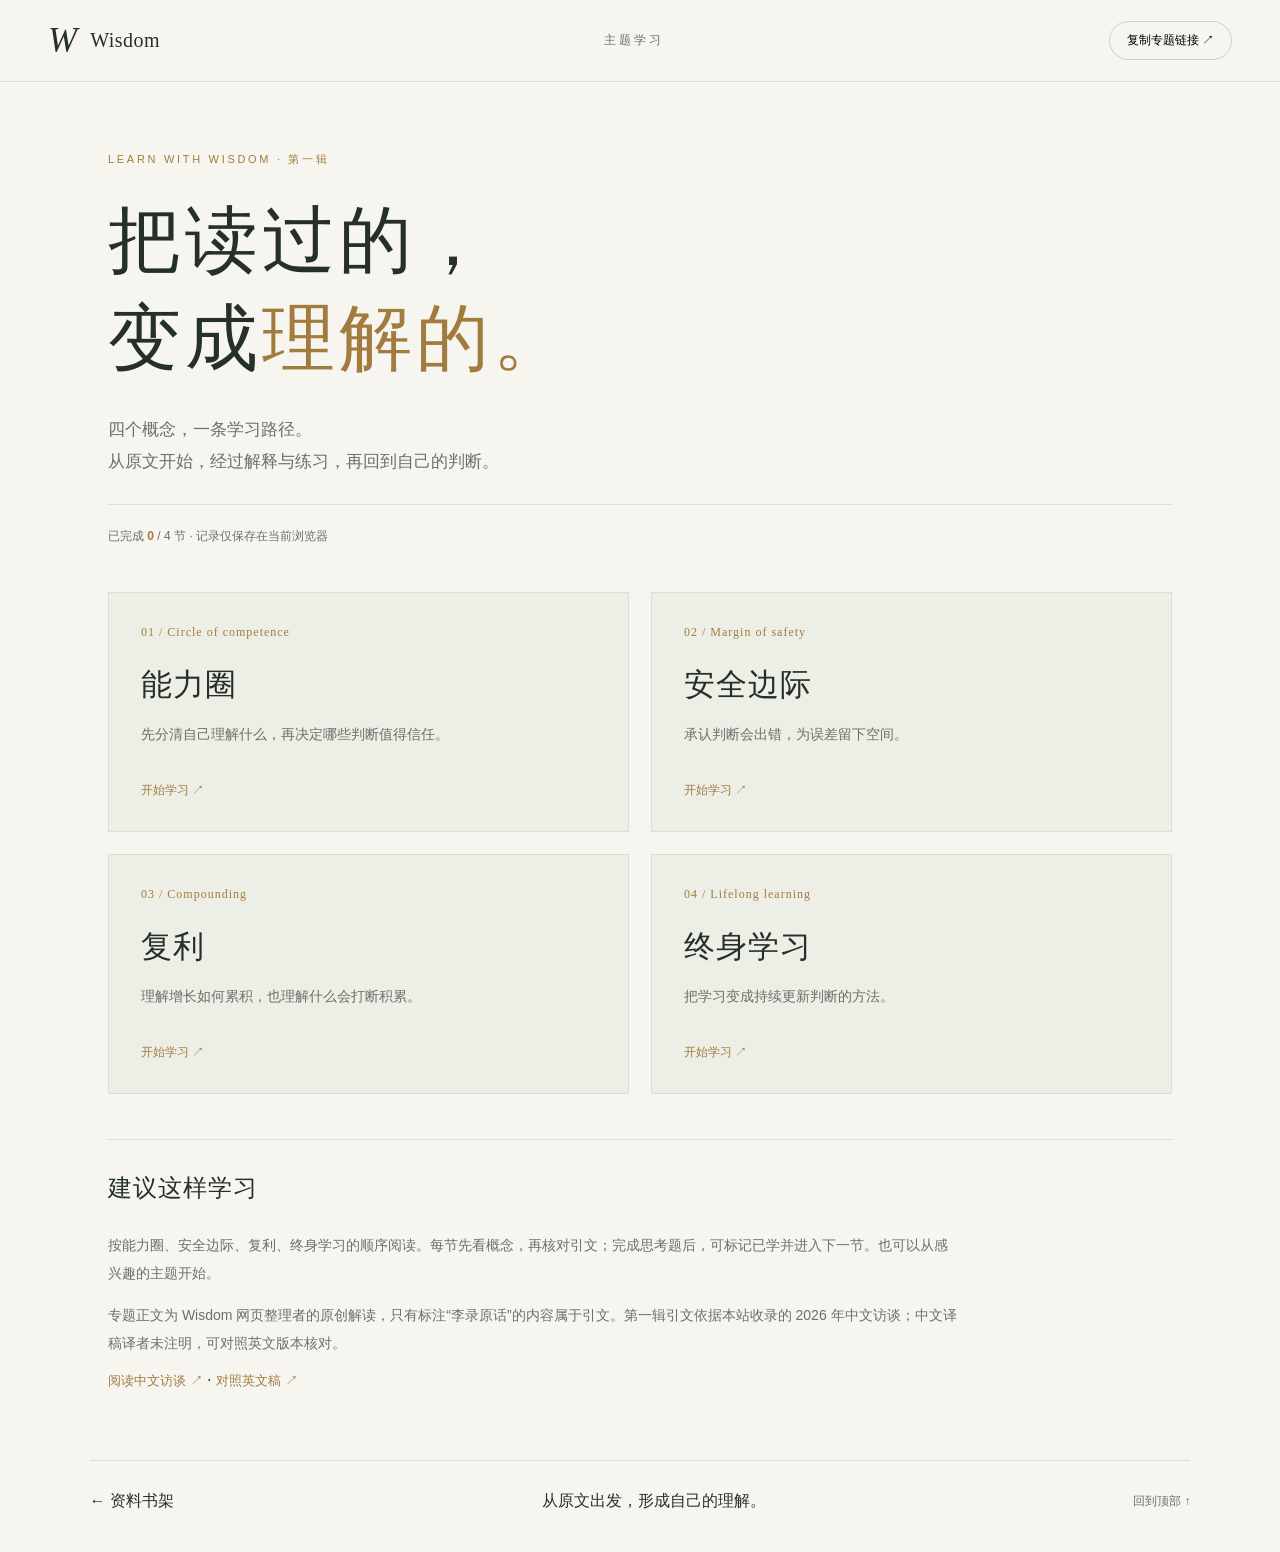
==== learn/index.html @ 2bce16be "Add four original learning topics with verified transcript citations and keyword navigation" ====
<!doctype html><html lang="zh-CN" data-lesson=""><head><meta charset="utf-8"><meta name="viewport" content="width=device-width,initial-scale=1"><title>主题学习 · 从阅读到理解 | Wisdom</title><meta name="description" content="从原文出发，系统学习能力圈、安全边际、复利与终身学习。概念解读、出处核对与思考练习。"><link rel="canonical" href="https://sunyueyu79-ui.github.io/Wisdom/learn/"><meta property="og:title" content="主题学习 · 从阅读到理解 | Wisdom"><meta property="og:description" content="概念、原文、案例与思考题。让阅读形成自己的理解。"><script src="../reading-settings.js?v=11"></script><link rel="stylesheet" href="../style.css?v=11"><link rel="stylesheet" href="../study.css?v=17"><script src="../analytics-events.js?v=11"></script><script defer src="https://cloud.umami.is/script.js" data-website-id="f3d5299c-e0b0-4dd5-91df-45820caabed7"></script></head><body><a class="skip" href="#study-content">跳至学习内容</a><header><a class="brand" href="../">W<span>Wisdom</span></a><a href="../learn/" class="header-caption">主题学习</a><button id="study-share">复制专题链接 ↗</button></header><main class="study-wrap" id="study-content"><section class="study-hero"><div class="eyebrow">LEARN WITH WISDOM · 第一辑</div><h1>把读过的，<br>变成<span>理解的。</span></h1><p class="study-deck">四个概念，一条学习路径。<br>从原文开始，经过解释与练习，再回到自己的判断。</p><div class="study-progress" role="status">已完成 <strong data-study-count>0</strong> / 4 节 · 记录仅保存在当前浏览器</div></section><section class="study-grid" aria-label="四个学习专题"><a class="study-card" href="circle-of-competence/" data-lesson-card="circle-of-competence"><span class="study-number">01 / Circle of competence</span><h2>能力圈</h2><p>先分清自己理解什么，再决定哪些判断值得信任。</p><span class="study-card-end"><span data-lesson-status>开始学习</span> ↗</span></a><a class="study-card" href="margin-of-safety/" data-lesson-card="margin-of-safety"><span class="study-number">02 / Margin of safety</span><h2>安全边际</h2><p>承认判断会出错，为误差留下空间。</p><span class="study-card-end"><span data-lesson-status>开始学习</span> ↗</span></a><a class="study-card" href="compounding/" data-lesson-card="compounding"><span class="study-number">03 / Compounding</span><h2>复利</h2><p>理解增长如何累积，也理解什么会打断积累。</p><span class="study-card-end"><span data-lesson-status>开始学习</span> ↗</span></a><a class="study-card" href="lifelong-learning/" data-lesson-card="lifelong-learning"><span class="study-number">04 / Lifelong learning</span><h2>终身学习</h2><p>把学习变成持续更新判断的方法。</p><span class="study-card-end"><span data-lesson-status>开始学习</span> ↗</span></a></section><section class="study-note"><h2>建议这样学习</h2><p>按能力圈、安全边际、复利、终身学习的顺序阅读。每节先看概念，再核对引文；完成思考题后，可标记已学并进入下一节。也可以从感兴趣的主题开始。</p><p>专题正文为 Wisdom 网页整理者的原创解读，只有标注“李录原话”的内容属于引文。第一辑引文依据本站收录的 2026 年中文访谈；中文译稿译者未注明，可对照英文版本核对。</p><a href="../articles/li-lu-2026/">阅读中文访谈 ↗</a> · <a href="../articles/li-lu-2026-en/">对照英文稿 ↗</a></section></main><footer><a href="../">← 资料书架</a><span>从原文出发，形成自己的理解。</span><a href="#">回到顶部 ↑</a></footer><script src="../study.js?v=17"></script><script type="module" src="https://static.cloudflareinsights.com/beacon.min.js" data-cf-beacon='{"token":"f0006de7d1784a44bc614771f2fc3aaf"}'></script></body></html>
---- style.css ----
:root{--paper:#f7f5ef;--ink:#253029;--muted:#68716a;--line:#dcded4;--gold:#a27c3e}*{box-sizing:border-box}html{scroll-behavior:smooth;scroll-padding-top:95px}body{margin:0;color:var(--ink);background:var(--paper);font-family:-apple-system,BlinkMacSystemFont,"Segoe UI","Microsoft YaHei",sans-serif}a{color:inherit;text-decoration:none}a:hover{color:var(--gold)}button{font:inherit;cursor:pointer}a:focus-visible,button:focus-visible,summary:focus-visible{outline:2px solid var(--gold);outline-offset:5px}#progress{position:fixed;top:0;left:0;height:3px;background:var(--gold);width:0;z-index:20}header{height:82px;max-width:1320px;margin:auto;padding:0 48px;display:flex;align-items:center;justify-content:space-between;border-bottom:1px solid var(--line)}.brand{font:italic 35px Georgia,serif;display:flex;gap:13px;align-items:center}.brand span{font:20px Georgia,serif;letter-spacing:.5px}.header-caption{font-size:12px;letter-spacing:3px;color:var(--muted)}header button{border:1px solid #cbd0c5;border-radius:30px;padding:10px 17px;background:transparent;font-size:12px}.hero{max-width:1224px;margin:auto;padding:55px 0 0}.eyebrow{font-size:11px;letter-spacing:2.7px;color:var(--gold)}.eyebrow>span{float:right;color:var(--muted);letter-spacing:1px}.hero-grid{display:grid;grid-template-columns:1.5fr 1fr;gap:100px;padding:53px 0 57px}.kicker{font-size:13px;letter-spacing:1px;color:var(--muted);margin:0 0 24px}h1{font:500 clamp(52px,6vw,88px)/1.2 "Songti SC","Noto Serif CJK SC",SimSun,serif;letter-spacing:4px;margin:0}h1 span{color:var(--gold)}.deck{font-size:16px;line-height:1.9;color:var(--muted);margin:26px 0 32px}.hero-actions{display:flex;align-items:center;gap:28px;font-size:13px}.primary{background:var(--ink);color:#fff;padding:15px 22px;min-width:153px;display:flex;justify-content:space-between;gap:35px}.primary:hover{background:#3b4b3e;color:white}.hero-note{align-self:center;padding:18px 0 0 35px;border-left:1px solid var(--line);max-width:350px}.quote-mark{font:90px/.7 Georgia;color:#bca26e}blockquote{font:23px/1.9 "Songti SC",SimSun,serif;margin:10px 0 22px;letter-spacing:1px}.hero-note p{font-size:13px}.hero-note p span{font-size:11px;color:var(--muted)}.note-rule{height:1px;background:var(--line);width:40px;margin:28px 0 18px}.hero-note small{font-size:9px;line-height:1.8;letter-spacing:2px;color:var(--muted)}.metadata{border-top:1px solid var(--line);border-bottom:1px solid var(--line);display:grid;grid-template-columns:1.35fr 1fr 1.2fr .8fr;padding:23px 0;gap:25px}.metadata small{display:block;font-size:10px;letter-spacing:1px;color:var(--muted);margin-bottom:9px}.metadata span{font-size:13px}.metadata em{font:11px Georgia;color:var(--muted);margin-left:7px}.reader-layout{max-width:1224px;margin:0 auto;display:grid;grid-template-columns:240px minmax(0,720px);gap:100px;padding:64px 0 90px;align-items:start}aside{position:sticky;top:30px;font-size:12px}summary{font-size:13px;cursor:pointer;list-style:none;padding:0 0 18px;border-bottom:1px solid var(--line)}summary span{float:right;font-size:10px;color:var(--muted)}nav{padding:12px 0;max-height:64vh;overflow:auto;scrollbar-width:thin}nav a{display:flex;padding:9px 0;line-height:1.5;color:var(--muted);gap:12px}nav a span{font:10px/1.8 Georgia;color:#a5a99f}nav a.active{color:var(--gold)}.source-jump{display:block;border-top:1px solid var(--line);padding-top:18px;margin-top:10px;color:var(--muted)}article{min-width:0}.reading-intro{border-bottom:1px solid var(--line);padding:0 0 24px;margin-bottom:45px}.reading-intro p{font-size:13px;line-height:1.9;color:var(--muted)}.section-label{font-size:10px;letter-spacing:2px;color:var(--gold);margin-bottom:12px}h2{font:500 27px/1.5 "Songti SC",SimSun,serif;margin:0 0 25px;letter-spacing:1px}.transcript-page{padding-bottom:35px;margin-bottom:36px;border-bottom:1px solid var(--line)}article p{font-size:16px;line-height:2.1;margin:0 0 18px;text-align:justify;overflow-wrap:anywhere}.speaker{font-weight:600;color:var(--gold)}.sources{background:#edeee6;padding:32px;margin-top:55px}.sources dl{margin:0}.sources dt{font-size:12px;color:var(--gold);margin-top:22px}.sources dd{margin:7px 0 0;font-size:13px;line-height:1.9;color:#566056}.sources dd a{text-decoration:underline;text-underline-offset:4px}footer{max-width:1224px;margin:auto;border-top:1px solid var(--line);display:flex;justify-content:space-between;align-items:center;padding:30px 0 40px}footer p,footer>a:last-child{font-size:12px;color:var(--muted)}#status{position:fixed;bottom:28px;left:50%;transform:translateX(-50%);background:var(--ink);color:#fff;padding:12px 20px;border-radius:5px;font-size:13px;display:none}.skip{position:fixed;top:-100px;left:20px;padding:10px;background:white;z-index:30}.skip:focus{top:10px}@media(min-width:1000px) and (max-width:1350px){.hero,.reader-layout,footer{margin-left:7%;margin-right:7%}.reader-layout{gap:65px;grid-template-columns:205px minmax(0,720px)}}@media(max-width:999px){header{padding:0 25px;height:70px}.header-caption{display:none}.hero{padding:35px 25px 0}.hero-grid{gap:35px;padding-top:35px}.hero-note{padding-left:22px}blockquote{font-size:20px}.metadata{grid-template-columns:1fr 1fr;gap:24px}.reader-layout{display:block;padding:35px 25px 50px;max-width:790px}aside{position:static;margin-bottom:40px}nav{max-height:240px;display:grid;grid-template-columns:1fr 1fr;gap:0 20px}.source-jump{display:none}footer{margin:0 25px}footer p{display:none}}@media(max-width:600px){.hero-grid{grid-template-columns:1fr;gap:35px}.hero-note{max-width:none;padding:20px 24px;border-left:2px solid #bd9b60;background:#eeeee5}.hero-note blockquote{font-size:19px}.hero-note small,.note-rule,.quote-mark{display:none}.hero-note p{margin-bottom:0}.metadata em{display:block;margin:5px 0 0}.hero-actions{gap:20px}.eyebrow{font-size:9px;letter-spacing:1.8px}.hero-grid{padding-bottom:35px}.kicker{font-size:11px}h1{font-size:clamp(42px,12vw,59px);letter-spacing:2px}.deck{font-size:14px}nav{grid-template-columns:1fr}article p{font-size:16px;line-height:2}.sources{padding:25px 20px}h2{font-size:24px}header button{font-size:11px;padding:9px 12px}.brand span{font-size:18px}}@media(prefers-reduced-motion:reduce){html{scroll-behavior:auto}}@media print{header,aside,.hero-actions,#progress,footer{display:none}.reader-layout{display:block;padding:0}.hero-grid{display:block}.hero-note{display:none}.hero{padding:0}.metadata{margin-bottom:30px}body{background:#fff}.sources{break-inside:avoid}article p{font-size:11pt}.transcript-page{break-before:auto}}

.speech-player{margin-top:25px;padding:22px;background:#edeee6;border:1px solid var(--line)}.speech-heading{display:flex;gap:15px;align-items:center;flex-wrap:wrap;margin-bottom:18px}.speech-heading strong{font:20px Georgia,SimSun,serif}.speech-heading span{font-size:12px;color:var(--muted)}.speech-controls{display:flex;gap:12px;align-items:end;flex-wrap:wrap}.speech-controls label{font-size:11px;color:var(--muted);display:flex;flex-direction:column;gap:7px}.speech-controls select{max-width:185px;background:var(--paper);color:var(--ink);border:1px solid #cbd0c5;padding:9px 7px;font:12px inherit;border-radius:3px;height:38px}.speech-controls button{height:38px;padding:0 13px;border:1px solid #cbd0c5;background:var(--paper);color:var(--ink);border-radius:3px;font-size:12px}.speech-controls .speech-play{background:var(--ink);color:white}.speech-controls button:disabled{opacity:.45;cursor:default}.speech-player .speech-help{font-size:11px;line-height:1.7;margin:14px 0 0;text-align:left}.speech-section{background:none;border:0;color:var(--gold);font-size:12px;padding:0 0 16px}.speech-current{background:#e8dfc9;box-shadow:0 0 0 5px #e8dfc9;border-radius:2px}@media(max-width:600px){.speech-player{padding:18px}.speech-chapter{width:100%}.speech-chapter select{max-width:100%;width:100%}.speech-controls label:nth-child(2){max-width:160px}.speech-controls label:nth-child(2) select{max-width:160px}}@media print{.speech-player,.speech-section{display:none}.speech-current{background:none;box-shadow:none}}

.speech-dock{position:fixed;bottom:20px;right:24px;z-index:15;background:var(--ink);color:white;box-shadow:0 5px 25px #0002;padding:12px 15px;display:flex;align-items:center;gap:16px;border-radius:6px}.speech-dock[hidden]{display:none}.speech-dock-title{font-size:12px}.speech-dock button{background:transparent;color:#fff;border:1px solid #829082;border-radius:3px;font-size:12px;padding:7px 12px}@media(max-width:600px){.speech-dock{bottom:12px;left:12px;right:12px;justify-content:space-between;gap:8px}}@media print{.speech-dock{display:none}}

.resume-panel{margin:24px 0 0;padding:20px 24px;border:1px solid var(--line);background:#edeee6;display:flex;align-items:center;justify-content:space-between;gap:20px}.resume-panel strong{font-size:15px;font-weight:500}.resume-panel p{font-size:11px;color:var(--muted);margin:8px 0 0;line-height:1.8}.resume-actions{display:flex;flex-wrap:wrap;gap:10px}.resume-actions button,.make-quote{border:1px solid #bdc4b7;background:var(--paper);padding:11px 14px;color:var(--ink);font-size:12px}.article-tools{display:flex;align-items:center;flex-wrap:wrap;gap:14px;margin-top:22px}.memory-hint{font-size:11px;color:var(--muted)}.quote-dialog{background:var(--paper);color:var(--ink);border:1px solid var(--line);padding:25px;max-width:510px;width:calc(100% - 28px);max-height:90vh;overflow:auto;border-radius:7px}.quote-dialog::backdrop{background:#1a241bc9}.quote-dialog-head{display:flex;align-items:center;justify-content:space-between;gap:10px}.quote-dialog-head h2{font-size:22px;margin:0}.quote-close{border:0;background:none;color:var(--ink);font-size:28px;padding:0 5px}.quote-instruction,.quote-result{font-size:12px;color:var(--muted);line-height:1.8}.quote-choice-label{display:flex;flex-direction:column;gap:7px;font-size:12px;color:var(--muted)}.quote-choice{padding:10px;max-width:100%;width:100%;background:var(--paper);border:1px solid var(--line);color:var(--ink);font-size:12px}.quote-preview{display:block;width:100%;height:auto;margin:20px 0;border:1px solid var(--line)}.quote-buttons{display:flex;gap:12px;flex-wrap:wrap}.quote-download,.quote-system-share{background:var(--ink);color:white;border:0;padding:12px 18px;font-size:13px;cursor:pointer;text-decoration:none}.quote-download:hover{color:#e3c88e}.quote-system-share:disabled{opacity:.4;cursor:default}.selection-quote{position:fixed;bottom:85px;left:50%;transform:translateX(-50%);z-index:18;border:1px solid #bd9b60;border-radius:4px;background:var(--paper);color:var(--ink);padding:13px 18px;font-size:13px;white-space:nowrap;box-shadow:0 3px 18px #0002}.selection-quote[hidden]{display:none}.transcript-page p{scroll-margin-top:110px}@media(max-width:600px){.resume-panel{padding:18px;align-items:stretch;flex-direction:column}.resume-actions{flex-direction:column}.quote-dialog{padding:18px}.quote-dialog-head h2{font-size:20px}.quote-buttons{gap:8px}.quote-download,.quote-system-share{padding:12px 14px}}@media print{.resume-panel,.article-tools,.quote-dialog,.selection-quote{display:none}}

.reader-search{border:1px solid #bdc4b7;background:var(--paper);padding:11px 14px;color:var(--ink);font-size:12px;cursor:pointer}.search-dialog{background:var(--paper);color:var(--ink);border:1px solid var(--line);border-radius:7px;padding:28px;width:calc(100% - 28px);max-width:700px;max-height:85vh;overflow:auto}.search-dialog::backdrop{background:#1a241bc9}.search-heading{display:flex;justify-content:space-between;align-items:center;margin-bottom:24px}.search-heading h2{font-size:25px;margin:0}.search-close{border:0;background:none;color:var(--ink);font-size:28px}.search-form label{display:block;font-size:12px;color:var(--muted);margin-bottom:9px}.search-input-row{display:flex;gap:8px}.search-input-row input{min-width:0;flex:1;background:#fffdf8;color:var(--ink);border:1px solid #b8c0af;padding:12px;font-size:16px;border-radius:3px}.search-input-row button{padding:10px 14px;font-size:13px;border:1px solid #b8c0af;border-radius:3px;color:var(--ink);background:var(--paper)}.search-input-row button[type=submit]{background:var(--ink);color:white}.search-suggestions{display:flex;align-items:center;flex-wrap:wrap;gap:10px;margin-top:15px;font-size:12px;color:var(--muted)}.search-suggestions button{background:#edeee6;border:0;padding:7px 10px;color:var(--ink);border-radius:20px;font-size:12px}.search-status{font-size:12px;color:var(--muted);line-height:1.8;margin:22px 0 12px}.search-results{list-style:none;padding:0;margin:0}.search-results li{border-top:1px solid var(--line)}.search-results button{width:100%;display:block;text-align:left;border:0;background:transparent;color:var(--ink);padding:18px 0;line-height:1.9}.search-results button:hover{background:#edeee6}.search-result-meta{display:block;font-size:11px;color:var(--gold);margin-bottom:7px}.search-excerpt{font-size:14px;overflow-wrap:anywhere}.search-dialog mark,mark.search-hit{background:#e8cf8e;color:#253029;border-radius:2px}.search-target{outline:2px solid #bd9b60;outline-offset:7px;border-radius:2px}header .header-search{margin-left:auto;margin-right:12px}header .header-caption{margin-left:auto;margin-right:auto}@media(max-width:600px){.search-dialog{padding:20px}.search-heading h2{font-size:22px}.search-input-row{flex-wrap:wrap}.search-input-row input{flex-basis:100%}.search-input-row button{flex:1}.search-excerpt{font-size:14px}header .header-search{margin-right:7px;padding:9px 10px}.brand{gap:7px}}@media print{.header-search,.reader-search,.search-dialog{display:none}.search-target{outline:0}}
@media(max-width:380px){header .brand span{display:none}}

:root{--surface:#edeee6;--input-surface:#fffdf8;--control-border:#bdc4b7;--on-ink:#fff;--highlight:#e8cf8e;--highlight-ink:#253029;--active-reading:#e8dfc9;--reading-size:16px}
html[data-theme=dark]{--paper:#19211d;--ink:#e3e7df;--muted:#abb7a9;--line:#3c493e;--gold:#d8b87a;--surface:#253027;--input-surface:#202a23;--control-border:#61705d;--on-ink:#19211d;--highlight:#79652f;--highlight-ink:#fff4d5;--active-reading:#344534}
.transcript-page p{font-size:var(--reading-size);line-height:2.1}.reading-guide{padding-bottom:40px;margin-bottom:40px;border-bottom:1px solid var(--line)}.reading-guide h2{margin-bottom:16px}.reading-guide .guide-note{font-size:13px;line-height:1.9;color:var(--muted);margin:0 0 26px}.guide-takeaways{list-style:decimal-leading-zero;padding-left:28px;margin:0}.guide-takeaways li{padding-left:8px;margin-bottom:23px}.guide-takeaways li::marker{color:var(--gold);font:13px Georgia,serif}.guide-takeaways strong{font-size:16px;font-weight:600}.guide-takeaways p{font-size:14px;line-height:1.95;margin:8px 0 0;color:var(--muted);text-align:left}.guide-takeaways a{color:var(--gold);font-size:12px;white-space:nowrap}.reading-guide h3{font-size:14px;font-weight:500;margin:35px 0 16px}.guide-topics{display:grid;grid-template-columns:1fr 1fr;border-top:1px solid var(--line);gap:0 24px}.guide-topics a{padding:16px 0;border-bottom:1px solid var(--line)}.guide-topics strong{display:block;font-size:13px;font-weight:500;margin-bottom:7px}.guide-topics span{font-size:11px;color:var(--muted)}.guide-start{display:inline-block;margin-top:24px;color:var(--gold);font-size:13px}
.reading-settings-trigger{position:fixed;right:18px;bottom:88px;z-index:14;border:1px solid var(--control-border);border-radius:50%;width:45px;height:45px;background:var(--surface);color:var(--ink);font:20px Georgia,serif;box-shadow:0 3px 12px #0002}.reading-settings-inline{border:1px solid var(--control-border);background:var(--paper);color:var(--ink);padding:11px 14px;font-size:12px}.reading-dialog{background:var(--paper);color:var(--ink);border:1px solid var(--line);border-radius:7px;max-width:440px;width:calc(100% - 28px);padding:26px;max-height:85vh;overflow:auto}.reading-dialog::backdrop{background:#111b13c9}.reading-dialog-heading{display:flex;justify-content:space-between;align-items:center;margin-bottom:27px}.reading-dialog-heading h2{font-size:24px;margin:0}.reading-settings-close{font-size:28px;color:var(--ink);background:none;border:0}.reading-dialog fieldset{padding:0;border:0;margin:0 0 24px}.reading-dialog legend,.reading-theme-label{font-size:13px;margin-bottom:12px;display:block}.reading-size-options{display:grid;grid-template-columns:1fr 1fr;gap:9px}.reading-size-options button,.reading-reset{border:1px solid var(--control-border);background:var(--surface);color:var(--ink);padding:12px;font-size:13px;border-radius:3px}.reading-size-options button[aria-pressed=true]{border-color:var(--gold);box-shadow:inset 0 0 0 1px var(--gold);color:var(--gold)}#reading-theme{width:100%;font-size:16px;padding:11px;border:1px solid var(--control-border);background:var(--surface);color:var(--ink);border-radius:3px}.reading-settings-note{font-size:12px;line-height:1.9;color:var(--muted);margin:20px 0}.reading-reset{font-size:12px}
.primary,.speech-controls .speech-play,.quote-download,.quote-system-share,.search-input-row button[type=submit],#status{color:var(--on-ink)}.sources,.speech-player,.resume-panel,.hero-note,.quote-system-share:disabled,.search-suggestions button,.search-results button:hover{background:var(--surface)}.sources dd{color:var(--muted)}.speech-controls select,.speech-controls button,.quote-choice,.search-input-row input,.search-input-row button,.resume-actions button,.make-quote,.reader-search{border-color:var(--control-border)}.search-input-row input{background:var(--input-surface)}.search-dialog mark,mark.search-hit{background:var(--highlight);color:var(--highlight-ink)}.speech-current{background:var(--active-reading);box-shadow:0 0 0 5px var(--active-reading)}.speech-dock{background:var(--surface);border:1px solid var(--control-border);color:var(--ink)}.speech-dock button{color:var(--ink);border-color:var(--control-border)}html[data-theme=dark] .primary:hover{background:#c4d0bd;color:#19211d}
@media(max-width:600px){.guide-topics{grid-template-columns:1fr}.reading-dialog{padding:22px}.reading-guide{padding-bottom:32px;margin-bottom:32px}}@media print{.reading-settings-trigger,.reading-settings-inline,.reading-dialog{display:none}html[data-theme=dark]{--paper:#fff;--ink:#253029;--muted:#68716a;--line:#dcded4;--gold:#a27c3e;--surface:#edeee6;--control-border:#bdc4b7;color-scheme:light!important}.transcript-page p{font-size:11pt}}
.reading-settings-inline{display:block;margin-bottom:20px}
---- study.css ----
.study-wrap{max-width:1120px;margin:auto;padding:0 28px}.study-hero{padding:70px 0 45px}.study-hero h1{font-size:clamp(43px,5.7vw,74px);line-height:1.35;margin:25px 0}.study-hero h1 span{color:var(--gold)}.study-deck{font-size:17px;line-height:1.9;color:var(--muted);margin:18px 0 25px}.study-progress,.study-author{font-size:12px;color:var(--muted);line-height:1.9}.study-progress{border-top:1px solid var(--line);padding-top:20px}.study-progress strong{color:var(--gold)}.study-grid{display:grid;grid-template-columns:1fr 1fr;gap:22px}.study-card{border:1px solid var(--line);background:var(--surface);padding:32px;display:flex;flex-direction:column;min-height:240px}.study-card:hover{border-color:var(--gold)}.study-number{font:12px Georgia,serif;letter-spacing:1px;color:var(--gold)}.study-card h2{font-size:31px;margin:22px 0 12px}.study-card p{font-size:14px;line-height:1.9;color:var(--muted);margin:0 0 25px}.study-card-end{margin-top:auto;font-size:12px;color:var(--gold)}.study-note{border-top:1px solid var(--line);margin:45px 0 70px;padding-top:30px}.study-note h2{font-size:24px}.study-note p{font-size:14px;line-height:2;color:var(--muted);max-width:850px}.study-note a,.study-extended a{font-size:13px;color:var(--gold)}.study-breadcrumb{display:flex;gap:12px;color:var(--muted);font-size:12px;margin-top:30px}.study-lesson-hero{padding:40px 0 32px;border-bottom:1px solid var(--line);margin-bottom:42px}.study-lesson-hero h1{font-size:clamp(42px,5vw,65px);margin:22px 0 10px}.study-layout{display:grid;grid-template-columns:200px minmax(0,1fr);gap:60px}.study-sidebar{position:sticky;top:30px;align-self:start;max-height:85vh;overflow:auto}.study-sidebar nav{display:grid;margin:15px 0 30px}.study-sidebar nav a{font-size:12px;line-height:1.7;border-bottom:1px solid var(--line);padding:11px 0;color:var(--muted)}.study-sidebar nav a span{font-family:Georgia,serif;color:var(--gold);margin-right:12px}.study-sidebar a[aria-current=page]{color:var(--gold);font-weight:600}.study-copy.transcript-page{padding:0;border:0;min-width:0}.study-copy>section{margin:0 0 44px;scroll-margin-top:25px}.study-copy h2{font-size:27px;margin:15px 0 22px}.study-copy p,.study-copy li{font-size:var(--reading-size);line-height:2;color:var(--ink);text-align:left;overflow-wrap:anywhere}.study-copy li{padding-left:5px;margin-bottom:12px}.study-copy ol,.study-copy ul{padding-left:24px}.study-citation{padding:24px;background:var(--surface);border-left:3px solid var(--gold)}.study-citation>span,.study-example>span{font-size:11px;color:var(--gold);letter-spacing:1px}.study-citation blockquote{font-size:21px;line-height:1.95;margin:15px 0}.study-citation>a{color:var(--gold);font-size:12px;line-height:1.8}.study-copy .study-source-note{font-size:12px;color:var(--muted);line-height:1.9}.study-copy .study-sources li{font-size:13px}.study-sources a{color:var(--gold)}.study-example{padding:24px;border:1px solid var(--line);background:var(--surface)}.study-example p{margin-bottom:0}.study-answer{border:1px solid var(--line);padding:18px 22px;margin-top:24px;background:var(--surface)}.study-answer summary{font-size:14px;color:var(--gold);cursor:pointer}.study-finish{padding:26px 0;border-top:1px solid var(--line);border-bottom:1px solid var(--line);display:flex;flex-wrap:wrap;gap:17px;align-items:center}.study-finish button{border:1px solid var(--ink);background:var(--ink);color:var(--on-ink);padding:13px 17px;font-size:13px}.study-finish button[aria-pressed=true]{background:var(--surface);color:var(--ink);border-color:var(--gold)}.study-next{font-size:13px;color:var(--gold)}.study-copy .study-finish p{flex-basis:100%;font-size:12px;margin:0;color:var(--muted)}.study-entry{margin:35px 0;padding:26px;border:1px solid var(--line);background:var(--surface)}.study-entry h2{font-size:25px;margin:10px 0}.study-entry p{font-size:13px;line-height:1.9;color:var(--muted)}.study-entry a{color:var(--gold);font-size:13px}.keyword-study-group{display:flex;align-items:stretch;border:1px solid var(--control-border);border-radius:5px;overflow:hidden}.keyword-study-group>a{padding:10px 12px;display:flex;align-items:center;gap:7px;color:var(--ink);font-size:13px;background:var(--surface)}.keyword-study-group>a small{color:var(--gold);font-size:10px}.article-keyword-list .keyword-study-group button{border:0;border-left:1px solid var(--line);border-radius:0;font-size:11px}.keyword-study-group a:hover{color:var(--gold)}@media(max-width:700px){.study-wrap{padding:0 22px}.study-hero{padding-top:44px}.study-grid{grid-template-columns:1fr}.study-card{padding:26px;min-height:210px}.study-layout{display:block}.study-sidebar{position:static;max-height:none;margin-bottom:30px}.study-sidebar>nav:first-of-type{grid-template-columns:1fr 1fr;gap:0 20px}.study-sidebar>nav:last-of-type,.study-sidebar>.section-label:nth-of-type(2){display:none}.study-lesson-hero{margin-bottom:20px}.study-copy h2{font-size:24px}.study-citation blockquote{font-size:19px}.study-citation,.study-example{padding:20px}.keyword-study-group{max-width:100%;flex-wrap:wrap}.keyword-study-group>a{flex:1}}@media print{.study-sidebar,.study-finish,#study-share{display:none}.study-layout{display:block}.study-answer{display:block}}
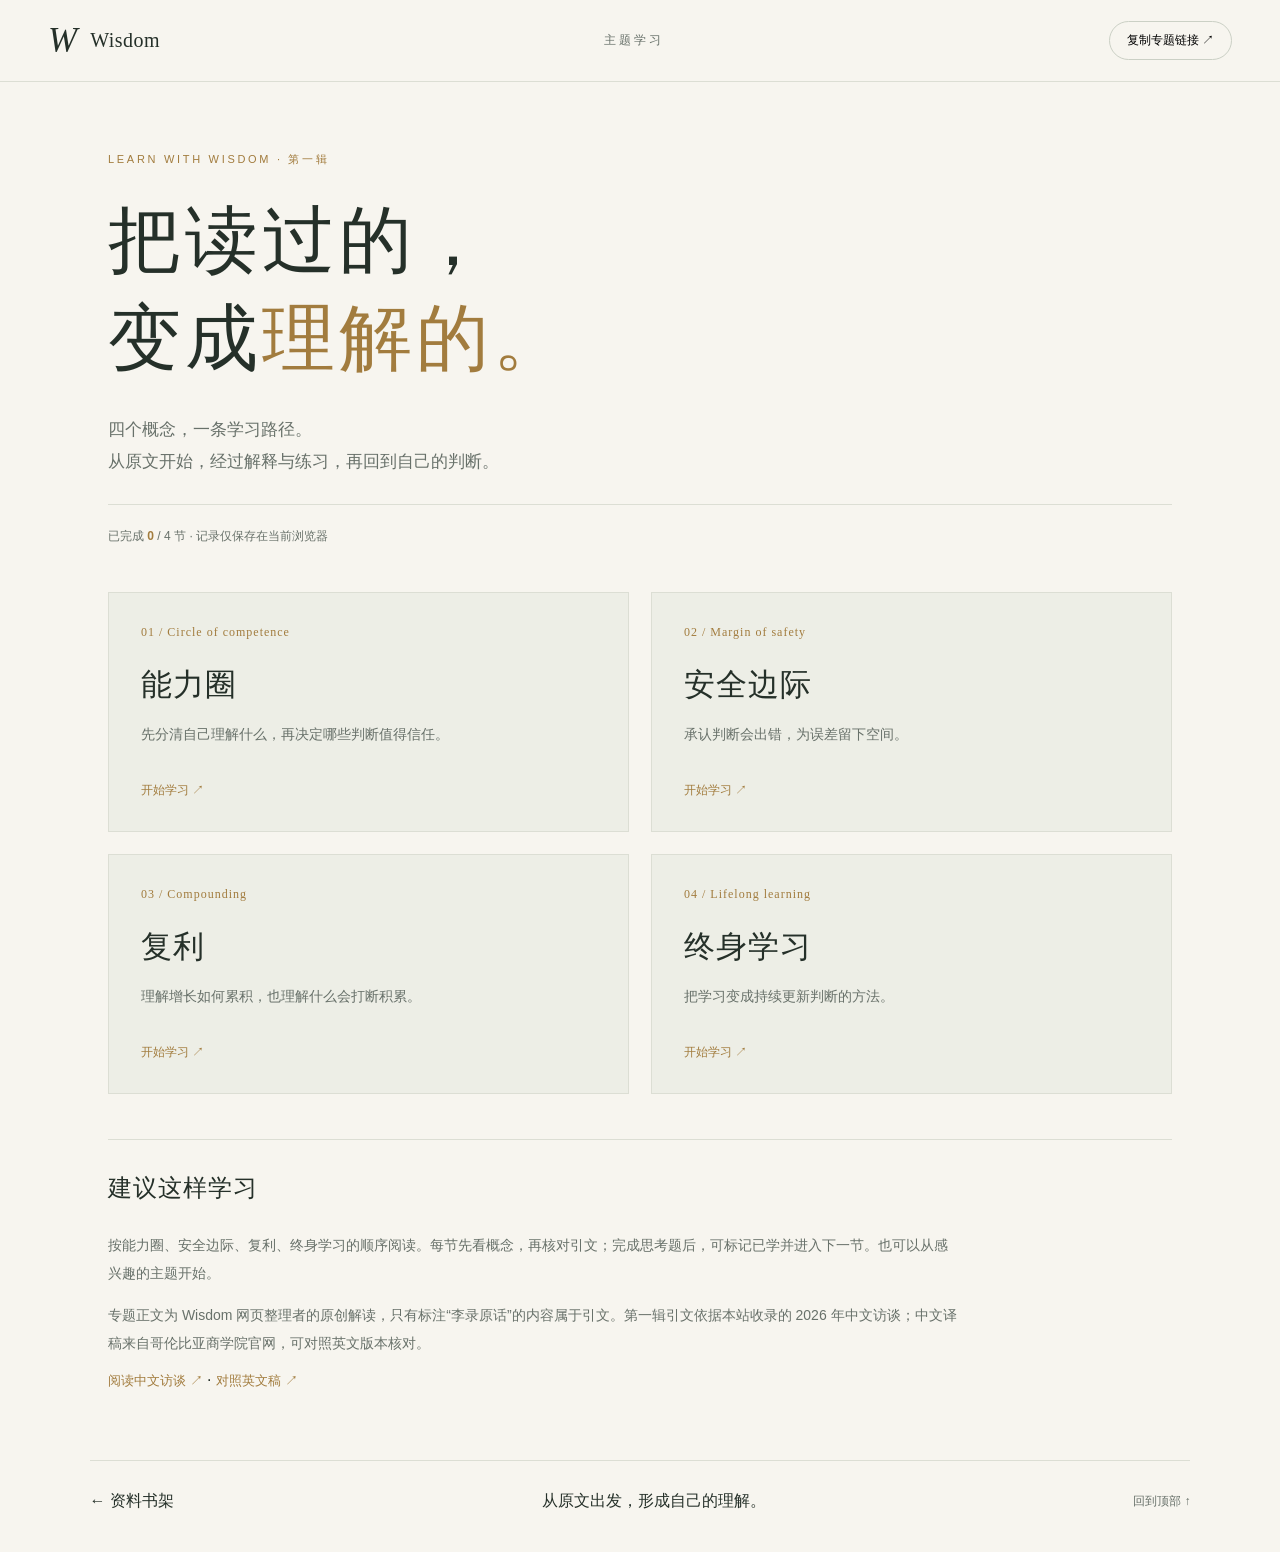
==== commit 7e27171d: "Correct transcript provenance: Chinese and English PDFs downloaded from Columbia Business School web" ====
--- a/learn/index.html
+++ b/learn/index.html
@@ -1 +1 @@
-<!doctype html><html lang="zh-CN" data-lesson=""><head><meta charset="utf-8"><meta name="viewport" content="width=device-width,initial-scale=1"><title>主题学习 · 从阅读到理解 | Wisdom</title><meta name="description" content="从原文出发，系统学习能力圈、安全边际、复利与终身学习。概念解读、出处核对与思考练习。"><link rel="canonical" href="https://sunyueyu79-ui.github.io/Wisdom/learn/"><meta property="og:title" content="主题学习 · 从阅读到理解 | Wisdom"><meta property="og:description" content="概念、原文、案例与思考题。让阅读形成自己的理解。"><script src="../reading-settings.js?v=11"></script><link rel="stylesheet" href="../style.css?v=11"><link rel="stylesheet" href="../study.css?v=17"><script src="../analytics-events.js?v=11"></script><script defer src="https://cloud.umami.is/script.js" data-website-id="f3d5299c-e0b0-4dd5-91df-45820caabed7"></script></head><body><a class="skip" href="#study-content">跳至学习内容</a><header><a class="brand" href="../">W<span>Wisdom</span></a><a href="../learn/" class="header-caption">主题学习</a><button id="study-share">复制专题链接 ↗</button></header><main class="study-wrap" id="study-content"><section class="study-hero"><div class="eyebrow">LEARN WITH WISDOM · 第一辑</div><h1>把读过的，<br>变成<span>理解的。</span></h1><p class="study-deck">四个概念，一条学习路径。<br>从原文开始，经过解释与练习，再回到自己的判断。</p><div class="study-progress" role="status">已完成 <strong data-study-count>0</strong> / 4 节 · 记录仅保存在当前浏览器</div></section><section class="study-grid" aria-label="四个学习专题"><a class="study-card" href="circle-of-competence/" data-lesson-card="circle-of-competence"><span class="study-number">01 / Circle of competence</span><h2>能力圈</h2><p>先分清自己理解什么，再决定哪些判断值得信任。</p><span class="study-card-end"><span data-lesson-status>开始学习</span> ↗</span></a><a class="study-card" href="margin-of-safety/" data-lesson-card="margin-of-safety"><span class="study-number">02 / Margin of safety</span><h2>安全边际</h2><p>承认判断会出错，为误差留下空间。</p><span class="study-card-end"><span data-lesson-status>开始学习</span> ↗</span></a><a class="study-card" href="compounding/" data-lesson-card="compounding"><span class="study-number">03 / Compounding</span><h2>复利</h2><p>理解增长如何累积，也理解什么会打断积累。</p><span class="study-card-end"><span data-lesson-status>开始学习</span> ↗</span></a><a class="study-card" href="lifelong-learning/" data-lesson-card="lifelong-learning"><span class="study-number">04 / Lifelong learning</span><h2>终身学习</h2><p>把学习变成持续更新判断的方法。</p><span class="study-card-end"><span data-lesson-status>开始学习</span> ↗</span></a></section><section class="study-note"><h2>建议这样学习</h2><p>按能力圈、安全边际、复利、终身学习的顺序阅读。每节先看概念，再核对引文；完成思考题后，可标记已学并进入下一节。也可以从感兴趣的主题开始。</p><p>专题正文为 Wisdom 网页整理者的原创解读，只有标注“李录原话”的内容属于引文。第一辑引文依据本站收录的 2026 年中文访谈；中文译稿译者未注明，可对照英文版本核对。</p><a href="../articles/li-lu-2026/">阅读中文访谈 ↗</a> · <a href="../articles/li-lu-2026-en/">对照英文稿 ↗</a></section></main><footer><a href="../">← 资料书架</a><span>从原文出发，形成自己的理解。</span><a href="#">回到顶部 ↑</a></footer><script src="../study.js?v=17"></script><script type="module" src="https://static.cloudflareinsights.com/beacon.min.js" data-cf-beacon='{"token":"f0006de7d1784a44bc614771f2fc3aaf"}'></script></body></html>+<!doctype html><html lang="zh-CN" data-lesson=""><head><meta charset="utf-8"><meta name="viewport" content="width=device-width,initial-scale=1"><title>主题学习 · 从阅读到理解 | Wisdom</title><meta name="description" content="从原文出发，系统学习能力圈、安全边际、复利与终身学习。概念解读、出处核对与思考练习。"><link rel="canonical" href="https://sunyueyu79-ui.github.io/Wisdom/learn/"><meta property="og:title" content="主题学习 · 从阅读到理解 | Wisdom"><meta property="og:description" content="概念、原文、案例与思考题。让阅读形成自己的理解。"><script src="../reading-settings.js?v=11"></script><link rel="stylesheet" href="../style.css?v=11"><link rel="stylesheet" href="../study.css?v=17"><script src="../analytics-events.js?v=11"></script><script defer src="https://cloud.umami.is/script.js" data-website-id="f3d5299c-e0b0-4dd5-91df-45820caabed7"></script></head><body><a class="skip" href="#study-content">跳至学习内容</a><header><a class="brand" href="../">W<span>Wisdom</span></a><a href="../learn/" class="header-caption">主题学习</a><button id="study-share">复制专题链接 ↗</button></header><main class="study-wrap" id="study-content"><section class="study-hero"><div class="eyebrow">LEARN WITH WISDOM · 第一辑</div><h1>把读过的，<br>变成<span>理解的。</span></h1><p class="study-deck">四个概念，一条学习路径。<br>从原文开始，经过解释与练习，再回到自己的判断。</p><div class="study-progress" role="status">已完成 <strong data-study-count>0</strong> / 4 节 · 记录仅保存在当前浏览器</div></section><section class="study-grid" aria-label="四个学习专题"><a class="study-card" href="circle-of-competence/" data-lesson-card="circle-of-competence"><span class="study-number">01 / Circle of competence</span><h2>能力圈</h2><p>先分清自己理解什么，再决定哪些判断值得信任。</p><span class="study-card-end"><span data-lesson-status>开始学习</span> ↗</span></a><a class="study-card" href="margin-of-safety/" data-lesson-card="margin-of-safety"><span class="study-number">02 / Margin of safety</span><h2>安全边际</h2><p>承认判断会出错，为误差留下空间。</p><span class="study-card-end"><span data-lesson-status>开始学习</span> ↗</span></a><a class="study-card" href="compounding/" data-lesson-card="compounding"><span class="study-number">03 / Compounding</span><h2>复利</h2><p>理解增长如何累积，也理解什么会打断积累。</p><span class="study-card-end"><span data-lesson-status>开始学习</span> ↗</span></a><a class="study-card" href="lifelong-learning/" data-lesson-card="lifelong-learning"><span class="study-number">04 / Lifelong learning</span><h2>终身学习</h2><p>把学习变成持续更新判断的方法。</p><span class="study-card-end"><span data-lesson-status>开始学习</span> ↗</span></a></section><section class="study-note"><h2>建议这样学习</h2><p>按能力圈、安全边际、复利、终身学习的顺序阅读。每节先看概念，再核对引文；完成思考题后，可标记已学并进入下一节。也可以从感兴趣的主题开始。</p><p>专题正文为 Wisdom 网页整理者的原创解读，只有标注“李录原话”的内容属于引文。第一辑引文依据本站收录的 2026 年中文访谈；中文译稿来自哥伦比亚商学院官网，可对照英文版本核对。</p><a href="../articles/li-lu-2026/">阅读中文访谈 ↗</a> · <a href="../articles/li-lu-2026-en/">对照英文稿 ↗</a></section></main><footer><a href="../">← 资料书架</a><span>从原文出发，形成自己的理解。</span><a href="#">回到顶部 ↑</a></footer><script src="../study.js?v=17"></script><script type="module" src="https://static.cloudflareinsights.com/beacon.min.js" data-cf-beacon='{"token":"f0006de7d1784a44bc614771f2fc3aaf"}'></script></body></html>
